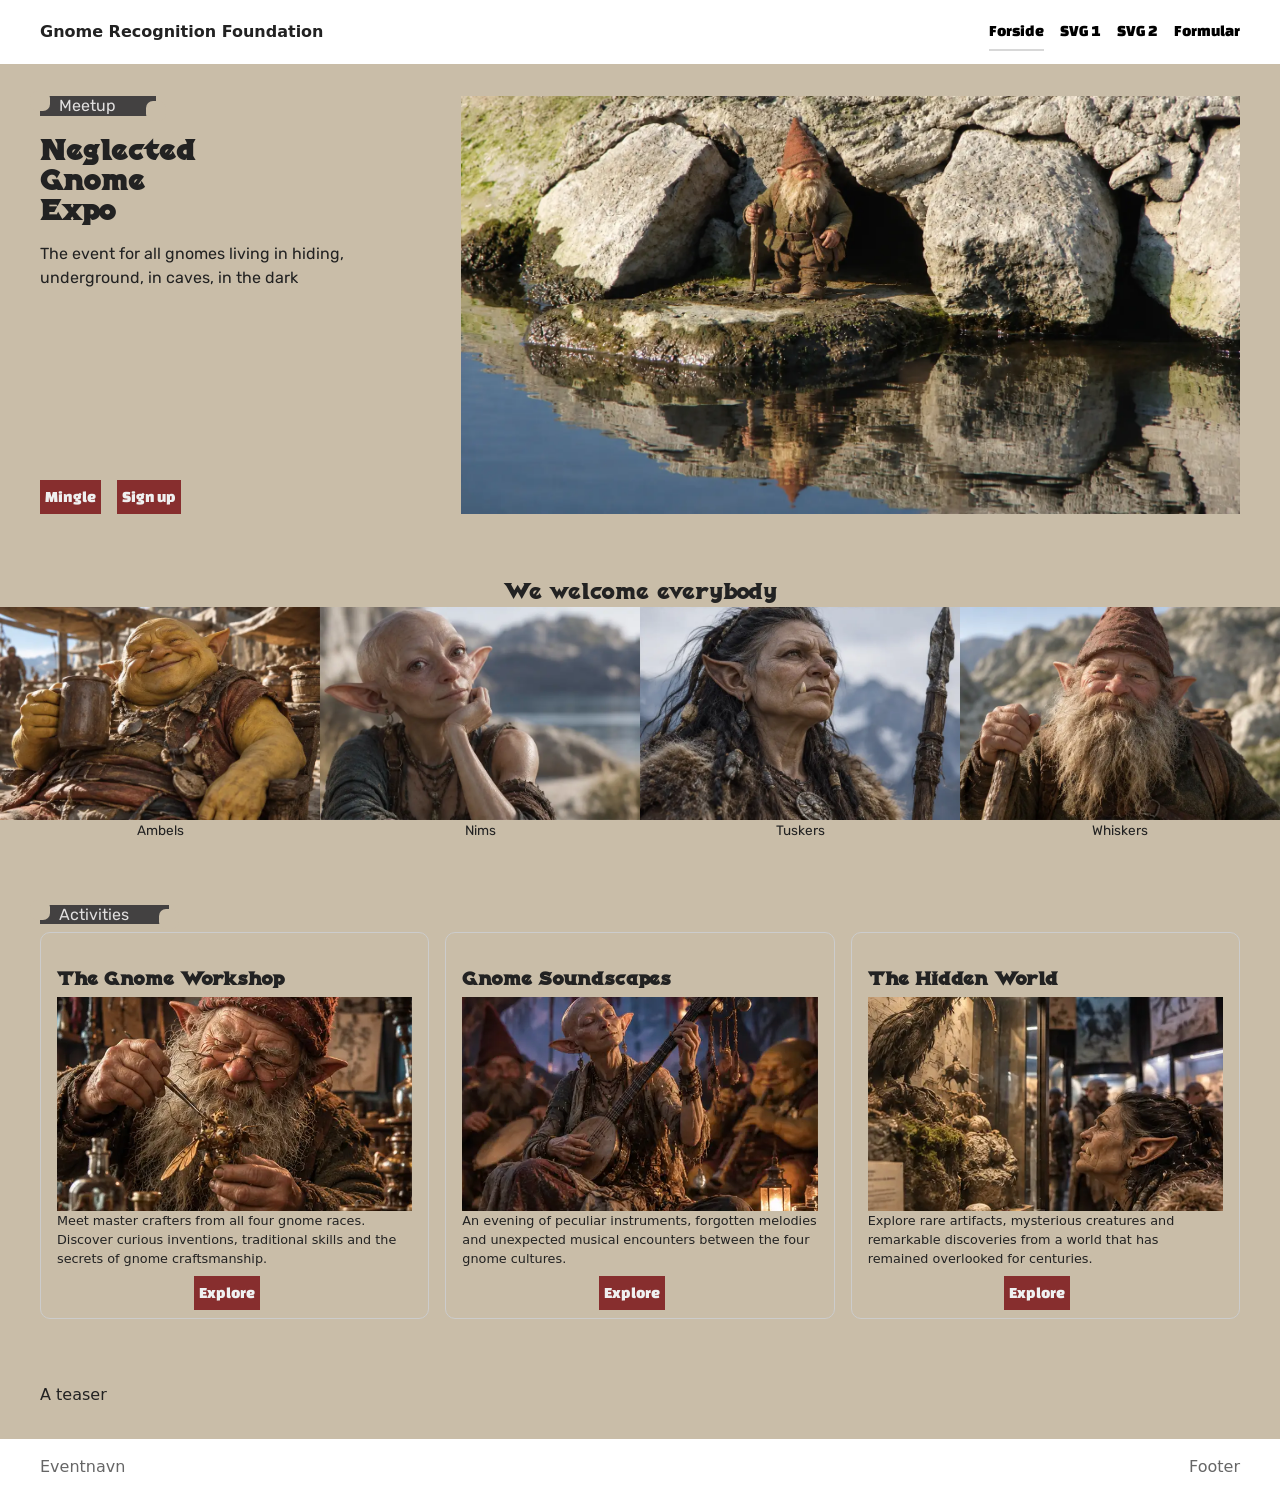
==== index.html @ 687c8472 "Begins beasic site with index and 2 svg pages" ====
<!doctype html>
<html lang="da">
  <head>
    <meta charset="UTF-8" />
    <meta name="viewport" content="width=device-width, initial-scale=1.0" />
    <title>Neglegted Gnome Expo</title>
    <link rel="stylesheet" href="./css/starter.css" />
    <link rel="stylesheet" href="./css/style.css" />
    <link rel="stylesheet" href="./css/mystyle.css" />
  </head>

  <body>
    <header class="site-header">
      <div class="header-content">
        <a class="site-logo" href="./">Gnome Recognition Foundation</a>
        <nav class="site-nav">
          <button>Menu</button>
          <ul class="menu" id="menu" popover>
            <li><a href="./" aria-current="page">Forside</a></li>
            <li><a href="./svg.html">SVG 1</a></li>
            <li><a href="./svg2.html">SVG 2</a></li>
            <li><a href="./form.html">Formular</a></li>
          </ul>
        </nav>
      </div>
    </header>

    <main>
      <section class="hero">
        <div>
          <p class="section-type">Meetup</p>
          <h1>Neglected<br />Gnome <br />Expo</h1>
          <p>The event for all gnomes living in hiding, underground, in caves, in the dark</p>
          <div class="header-cta-container">
            <a class="btn" href="./">Mingle</a>
            <a class="btn" href="./">Sign up</a>
          </div>
        </div>
        <img src="./img/gnome-outside-cave.webp" alt="" />
      </section>
      <section class="stat-banner">
        <p class="stat-headline">We welcome everybody</p>
        <div class="banner-item-container">
          <div class="banner-item">
            <img src="./img/ambels.webp" alt="" />
            <p>Ambels</p>
          </div>
          <div class="banner-item">
            <img src="./img/nims.webp" alt="" />
            <p>Nims</p>
          </div>
          <div class="banner-item">
            <img src="./img/tusker.webp" alt="" />
            <p>Tuskers</p>
          </div>
          <div class="banner-item">
            <img src="./img/whisker.webp" alt="" />
            <p>Whiskers</p>
          </div>
        </div>
      </section>
      <section class="cards">
        <header>
          <p class="section-type">Activities</p>
        </header>
        <div class="cards-container">
          <article class="card">
            <div class="card-content">
              <h2>The Gnome Workshop</h2>
              <div class="card-img"><img src="./img/workshop.webp" alt="" /></div>
              <p>Meet master crafters from all four gnome races. Discover curious inventions, traditional skills and the secrets of gnome craftsmanship.</p>
            </div>
            <div><button class="btn" popovertarget="activity-details-1">Explore</button></div>
            <article class="card-detail" id="activity-details-1" popover>
              <h2>The Gnome Workshop</h2>
              <p class="datetime">12 November · 10:00–16:00</p>
              <p class="tags">The Craftsmen's Pavilion · Workshop & Demonstration</p>
              <div>
                <p>For centuries, gnome craftsmanship has remained one of the world's most underappreciated traditions. From intricate mechanical devices to surprisingly practical household inventions, gnomes have developed an extraordinary range of skills, often without receiving the recognition they deserve.</p>
                <p>Join master craftsmen and craftswomen from all four gnome races as they demonstrate their techniques, share their knowledge and occasionally disagree about whose methods are superior.</p>
                <img src="./img/workshop-activity.webp" alt="" />
              </div>
              <h3>What to expect</h3>
              <ul>
                <li>Live demonstrations of traditional gnome engineering</li>
                <li>An exhibition of unusual tools and ingenious inventions</li>
                <li>Hands-on workshops for visitors of all ages</li>
                <li>Conversations with some of the most accomplished gnome artisans</li>
              </ul>
              <p>Visitors are encouraged to ask questions, examine the exhibits and participate in selected activities. Please refrain from operating unfamiliar machinery without supervision.</p>
              <p class="admission">Admission: Included with Expo ticket. Workshop places are limited.</p>
              <button class="btn" popovertarget="activity-details-1">Close</button>
            </article>
          </article>
          <article class="card">
            <div class="card-content">
              <h2>Gnome Soundscapes</h2>
              <div class="card-img"><img src="./img/soundscapes.webp" alt="" /></div>
              <p>An evening of peculiar instruments, forgotten melodies and unexpected musical encounters between the four gnome cultures.</p>
            </div>
            <div><button class="btn" popovertarget="activity-details-2">Explore</button></div>
            <article class="card-detail" id="activity-details-2" popover>
              <h2>Gnome Soundscapes</h2>
              <p class="datetime">13 November · 19:30–22:30</p>
              <p class="tags">The Underground Stage · Live Performance</p>
              <div>
                <p>What does gnome music actually sound like? The answer depends very much on which gnome you ask.</p>
                <p>From the deep, resonant chants of the Tusk Gnomes to the delicate harmonic traditions of the Vesper Gnomes, the musical cultures of the four races have developed along remarkably different paths.</p>
                <p>For one extraordinary evening, musicians from across the gnome world gather to explore these traditions, exchange ideas and create something entirely new.</p>
                <img src="./img/ensemble.webp" alt="" />
              </div>
              <h3>Tonight's programme</h3>
              <ul>
                <li>Traditional songs and rarely heard folk instruments</li>
                <li>The Great Gnome Percussion Ensemble</li>
                <li>Experimental collaborations between the four races</li>
                <li>A final improvised performance featuring all participating musicians</li>
              </ul>
              <p>Expect unusual rhythms, unexpected harmonies and instruments whose purposes may not always be immediately apparent.</p>
              <p>The evening concludes with an open musical gathering. Visitors bringing their own instruments are welcome to participate, provided they can explain how their instruments work.</p>
              <p class="admission">Admission: Included with Expo ticket. Seating is limited.</p>
              <button class="btn" popovertarget="activity-details-2">Close</button>
            </article>
          </article>
          <article class="card">
            <div class="card-content">
              <h2>The Hidden World</h2>
              <div class="card-img"><img src="./img/hidden-world.webp" alt="" /></div>
              <p>Explore rare artifacts, mysterious creatures and remarkable discoveries from a world that has remained overlooked for centuries.</p>
            </div>
            <div><button class="btn" popovertarget="activity-details-3">Explore</button></div>
            <article class="card-detail" id="activity-details-3" popover>
              <h2>The Hidden World</h2>
              <p class="datetime">14 November · 10:00–18:00</p>
              <p class="tags">The Hall of Forgotten Things · Special Exhibition</p>
              <div>
                <p>Beneath the familiar landscapes of our world lies another, largely overlooked history. A history of remarkable discoveries, forgotten settlements, peculiar creatures and entire civilizations that have existed beyond the attention of the larger peoples.</p>
                <p>The Hidden World brings together an unprecedented collection of artifacts, documents and natural history specimens from gnome communities across the continent.</p>
                <p>Through archaeological discoveries, personal accounts and carefully reconstructed environments, visitors are invited to explore the extraordinary diversity of gnome life.</p>
                <img src="./img/exhibition.webp" alt="" />
              </div>
              <h3>Exhibition highlights</h3>
              <ul>
                <li>Rare artifacts recovered from abandoned underground settlements</li>
                <li>Maps documenting ancient gnome migration routes</li>
                <li>Natural history specimens of unusual subterranean creatures</li>
                <li>Personal diaries, illustrations and objects from everyday gnome life</li>
                <li>A reconstructed gnome dwelling, complete with furnishings and household equipment</li>
              </ul>
              <p>Several exhibits challenge long-established assumptions about gnome history, particularly the widespread belief that gnomes have always preferred to live in isolation.</p>
              <p>The exhibition also raises an important question: how much of gnome history has been forgotten, and how much has simply never been considered worth remembering?</p>
              <p class="admission">Admission: Included with Expo ticket. Guided tours at 11:00, 13:00 and 15:00.</p>
              <button class="btn" popovertarget="activity-details-3">Close</button>
            </article>
          </article>
        </div>
      </section>
      <section class="teaser">
        <div>
          <p>A teaser</p>
        </div>
      </section>
    </main>

    <footer class="site-footer">
      <div class="footer-content">
        <p>Eventnavn</p>
        <p>Footer</p>
      </div>
    </footer>
    <script src="./script.js"></script>
  </body>
</html>
---- css/starter.css ----
*,
::before,
::after {
  box-sizing: border-box;
  margin: 0;
  padding: 0;
}

html {
  interpolate-size: allow-keywords;
  font-family: system-ui, sans-serif;
  line-height: 1.5;
  -webkit-font-smoothing: antialiased;
}

h1,
h2 {
  line-height: 1.25;
}

p,
li {
  text-wrap: pretty;
}

img,
svg {
  display: block;
  width: 100%;
  height: auto;
}

label {
  display: block;
}

input,
button,
textarea,
select {
  font: inherit;
  color: inherit;
  background-color: transparent;
  font-size: max(1em, 16px);
  padding: 0;
  margin: 0;
}

input:where([type="checkbox"], [type="radio"]) {
  width: 1em;
  height: 1em;
}

textarea {
  resize: none;
  min-height: 4lh;
}

legend {
  padding: 0;
}

select,
::picker(select) {
  appearance: base-select;
}

[popover] {
  margin: revert;
}

dialog {
  overscroll-behavior: none;

  &::backdrop {
    overflow: hidden;
    overscroll-behavior: contain;
  }
}

.visually-hidden {
  position: absolute;
  width: 1px;
  height: 1px;
  overflow: hidden;
  white-space: nowrap;
  clip-path: inset(100%);
}
---- css/style.css ----
/* Variabler */
html {
  --color-page: #c9bda8;
  --color-surface: #fff;
  --color-text: #222;
  --color-muted: #666;
  --color-border: #d8d8d8;
  --space-05: 0.5rem;
  --space-1: 1rem;
  --space-2: 2rem;
  --space-3: 3rem;

  background: var(--color-page);
  color: var(--color-text);
}

/* Globalt layout */
body {
  margin: 0;
  min-height: 100svh;
  display: grid;
  grid-template-rows: auto 1fr auto;
  grid-template-columns: minmax(1rlh, 1fr) minmax(0, 75rem) minmax(1rlh, 1fr);
}

h1,
h2,
h3,
p {
  margin: 0;
}

main {
  display: grid;
  grid-template-columns: inherit;
  grid-column: 1 / -1;
  align-content: start;
}

main > * {
  grid-column: 2;
  padding-block: var(--space-2);
}

.svg-page {
  display: grid;
  gap: var(--space-2);
}

.svg-intro {
  display: grid;
  gap: var(--space-1);
  max-width: 60ch;
}

.svg-intro p {
  color: var(--color-muted);
}

.svg-layout {
  display: grid;
  gap: var(--space-2);
  align-items: start;
  @media (width > 800px) {
    grid-template-columns: 1fr min(40%, 36ch);
  }
}

.form-page {
  display: grid;
  gap: var(--space-2);
  @media (width > 600px) {
    grid-template-columns: min(40%, 50ch) 1fr;
  }
}

.form-intro {
  display: grid;
  gap: var(--space-1);
  align-content: start;
  max-width: 60ch;
}

.form-intro p {
  color: var(--color-muted);
}

.opsamling-page {
  display: grid;
  gap: var(--space-2);
  align-items: start;

  @media (width > 800px) {
    grid-template-columns: minmax(0, 44ch) minmax(20rem, 1fr);
  }
}

.opsamling-intro {
  display: grid;
  gap: var(--space-1);
  max-width: 60ch;
}

.opsamling-intro p {
  color: var(--color-muted);
}

.error-page {
  display: grid;
  gap: var(--space-1);
  max-width: 60ch;
}

.error-page p {
  color: var(--color-muted);
}

/* Header og footer */
.site-header,
.site-footer {
  grid-column: 1 / -1;

  display: grid;
  grid-template-columns: inherit;
  background: var(--color-surface);
}

.header-content,
.footer-content {
  grid-column: 2;
}

.header-content {
  min-height: 4rem;
  display: flex;
  justify-content: space-between;
  align-items: center;
  gap: var(--space-1);
}

.site-logo {
  color: inherit;
  font-weight: 700;
  text-decoration: none;
}

.footer-content {
  padding-block: var(--space-1);
  display: flex;
  flex-wrap: wrap;
  justify-content: space-between;
  gap: var(--space-1);
  color: var(--color-muted);
}

/* Navigation */
[popover] {
  margin: 0;
  padding: 0;
  border: none;
  background: transparent;
}

.site-nav button {
  padding: 0.4rem 0.7rem;
  border: 1px solid var(--color-border);
  background: var(--color-surface);
  @media (width > 600px) {
    display: none;
  }
}

.menu {
  margin: 0;
  padding: var(--space-1);
  list-style: none;
  background: var(--color-surface);
  border: 1px solid var(--color-border);
  @media (width > 600px) {
    display: flex;
    gap: var(--space-1);
    padding: 0;
    border: none;
    background: none;
    position: static;
  }
}

.menu a {
  display: block;
  padding: 0.4rem 0;
  color: inherit;
  text-decoration: none;
  border-bottom: 2px solid #0000;
}

.menu a[aria-current="page"] {
  border-bottom-color: var(--color-border);
}

/* Flader */
.panel,
.svg-placeholder,
.form-placeholder,
.opsamling-placeholder {
  background: var(--color-surface);
  border: 1px solid var(--color-border);
}

.panel {
  padding: var(--space-1);
  display: grid;
  gap: var(--space-1);
}

.svg-placeholder,
.opsamling-placeholder {
  min-height: -webkit-fill-available;
  min-height: stretch;
}

.form-placeholder {
  min-height: -webkit-fill-available;
  min-height: stretch;
  padding: var(--space-1);
}

/* Details */
.accordion {
  display: grid;
  gap: var(--space-05);
}

.accordion-item {
  border: 1px solid var(--color-border);
  background: var(--color-surface);
}

.accordion-item p {
  padding: 0 var(--space-1) var(--space-1);
  color: var(--color-muted);
}

/* Knap/link */
.button {
  justify-self: start;
  display: inline-block;
  padding: 0.5rem 0.8rem;
  border: 1px solid var(--color-border);
  background: var(--color-surface);
  color: inherit;
  text-decoration: none;
}
---- css/mystyle.css ----
@font-face {
  font-family: iso;
  src: url(../fonts/Isometra-Regular.ttf);
}
@font-face {
  font-family: cha;
  src: url(../fonts/ChangaOne-Regular.ttf);
}
@font-face {
  font-family: rub;
  src: url(../fonts/Rubik-VariableFont_wght.ttf);
}

@keyframes parallax {
  from {
    object-position: center;
  }
  to {
    object-position: top;
  }
}

.site-nav {
  a {
    font-family: cha;
    font-weight: 100;
  }
}
.section-type {
  position: relative;
  font-family: rub;
  background-color: rgb(67, 65, 65);
  color: #e1dfdf;
  line-height: 1.2rem;
  width: max-content;
  height: min-content;
  padding: 0 2.5rem 0.05rem 1.2rem;
  margin-bottom: 0.5rem;
  &::before {
    content: "";
    position: absolute;
    left: -10px;
    top: -25%;
    width: 20px;
    height: 20px;
    border-radius: 35%;
    background: var(--color-page);
  }
  &::after {
    content: "";
    position: absolute;
    right: -10px;
    top: 25%;
    width: 20px;
    height: 20px;
    border-radius: 35%;
    background: var(--color-page);
  }
}
.btn {
  display: inline-block;
  padding: 5px;
  background-color: rgb(135, 46, 46);
  color: rgb(239, 240, 240);
  text-decoration: none;
  margin: 0 1rem 0 0;
  font: inherit;
  font-family: cha;
  height: max-content;
}
.hero {
  display: grid;
  grid-template-columns: 1fr 2fr;
  gap: 2rem;
  & > img {
    grid-area: 1/2;
    height: 100%;
    object-fit: cover;
  }
  & > div {
    height: 100%;
    display: grid;
    grid-template-rows: 1lh min-content min-content;
    row-gap: 1rem;
    grid-area: 1/1;

    h1 {
      font-family: iso;
    }
    p {
      font-family: rub;
    }
    .header-cta-container {
      margin-top: 1rem;
      display: flex;
      align-items: flex-end;
    }
  }
}
.stat-banner {
  grid-template-columns: inherit;
  grid-column: 1/-1;
  width: 100%;
  .stat-headline {
    font-size: 1.2rem;
    font-family: iso;
  }

  .banner-item-container {
    display: flex;
    justify-content: space-around;
  }
  .banner-item {
    p {
      font-family: rub;
      font-size: 0.85rem;
    }
  }
  :is(.stat-headline, p) {
    text-align: center;
  }
}
.cards-container {
  display: grid;
  grid-template-columns: repeat(3, 1fr);
  gap: 1rem;
  h2 {
    font-family: iso;
    font-size: 1rem;
    min-height: 2lh;
    display: flex;
    align-items: flex-end;
    margin: 0.5rem 0;
  }
  .card {
    display: flex;
    flex-direction: column;
    justify-content: space-between;
    border: 1px solid #ccc;
    border-radius: 10px;
    padding: 0.5rem 1rem;

    .card-content {
      .card-img {
        width: 100%;
        aspect-ratio: 1/0.6;
        img {
          height: 100%;
          object-fit: cover;
          animation: parallax linear both;
          animation-timeline: view();
        }
      }
    }
    p {
      font-size: 0.8rem;
    }
    div:has(button) {
      display: flex;
      justify-content: center;
    }
    button {
      justify-self: center;
      margin-top: 0.5rem;
      appearance: none;
      border: none;
      padding: 5px;
      cursor: pointer;
    }
  }
}
.card-detail {
  background-color: var(--color-surface);
  width: clamp(200px, 50vw, 500px);
  max-height: 90dvh;
  overflow-y: auto;
  margin: auto;
  border-radius: 10px;
  padding: 0 1rem 1.5rem 1rem;
  border: 1px solid #ccc;
  box-shadow: 3px 3px 3px rgba(0, 0, 0, 0.5);
  .datetime {
    color: #928d8d;
  }
  .tags {
    border-top: 1px solid #ccc;
    border-bottom: 1px solid #ccc;
  }
  .admission {
    background-color: rgb(213, 213, 213);
    padding: 1px 4px;
  }
  h2 {
    line-height: 1;
  }
  h3 {
    font-family: iso;
    font-size: 0.8rem;
  }
  div:first-of-type {
    display: grid;
    grid-template-columns: 2fr 1fr;
    gap: 0.1rem 1rem;
    margin-bottom: 1rem;
    p {
      grid-column: 1;
    }
    p:last-of-type {
      grid-row: 3;
      grid-column: 1/-1;
    }
    img {
      grid-row: 1 / span 2;
      grid-column: 2;
      margin-top: 1rem;
    }
  }
  p,
  li {
    font-size: 0.8rem;
    font-family: rub;
    margin: 0.4rem 0;
  }
  p::first-letter {
    font-weight: 500;
  }
  ul {
    list-style: none;
  }
}
#activity-details-1 {
  li::before {
    content: "\26CF ";
    padding-right: 0.5rem;
  }
}
#activity-details-2 {
  li::before {
    content: "\1F3B5 ";
    padding-right: 0.5rem;
  }
}
#activity-details-3 {
  li::before {
    content: "\269C ";
    color: rgb(255, 102, 0);
    padding-right: 0.5rem;
  }
}

/* SVG */
.svg-layout {
  display: grid;
  grid-template-columns: 5fr 2fr;
  gap: 1rem;
}
.gnome {
  transform: translate(45%, 30%);
  transition: transform 1.5s ease-in-out;
}

.accordion {
  display: grid;
  gap: 0.25rlh;
  margin-top: 1rlh;
}

.accordion-item {
  background: #fff;
  border-radius: 8px;
  border: 1px solid #e5dbf2;
  transition: border, background;
  transition-duration: 0.3s;

  &:open {
    border-color: #784fcf;
    background: oklch(0.985 0.012 300);
  }

  summary {
    cursor: pointer;
    padding: 0.75lh;
    display: flex;
    justify-content: space-between;
    gap: 0.5rlh;
    font-weight: 600;
    transition: 0.3s;

    &::marker {
      content: none;
    }

    &:after {
      /*content: "+";*/
      content: var(--arrow-down);
      width: 1rem;
      height: 1rem;
      transition: 0.3s;
    }

    .accordion-item:open & {
      padding-block-end: 0.5rlh;
      color: oklch(0.4 0.2 300);
    }

    .accordion-item:open &::after {
      /*content: "–";*/
      rotate: 180deg;
    }
  }

  > div {
    padding-bottom: 1rlh;
    padding-inline: 0.75lh;
  }
}

:is(.location-tea, .location-tinker, .location-story, .location-moonlight) {
  transition:
    filter 0.6s ease,
    opacity 0.6s ease;
}
.semi-transparent {
  opacity: 0.4;
}
.bright {
  filter: brightness(200%);
}

/* De fire lokationer */
.spot1 {
  transform: translate(17%, 20%);
}
.spot2 {
  transform: translate(75%, 30%);
}
.spot3 {
  transform: translate(17%, 60%);
}
.spot4 {
  transform: translate(75%, 63%);
}
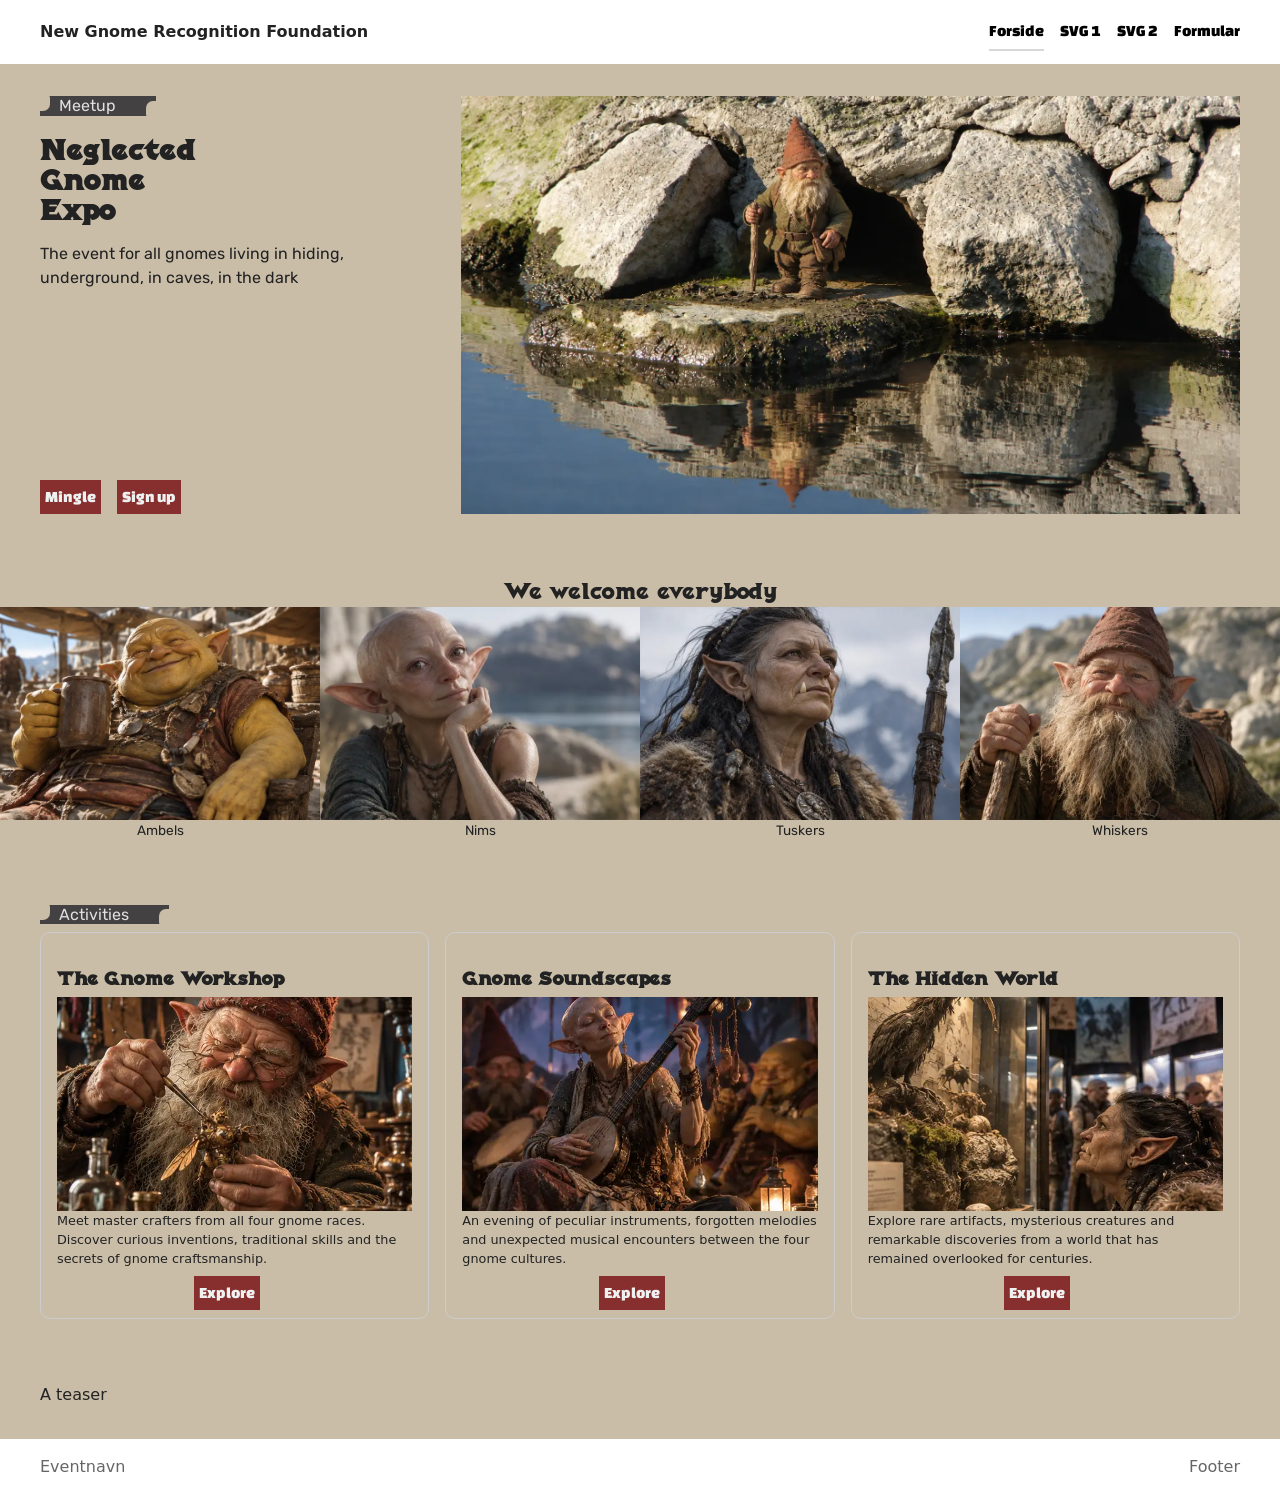
==== commit 01d8c388: "test" ====
--- a/index.html
+++ b/index.html
@@ -12,7 +12,7 @@
   <body>
     <header class="site-header">
       <div class="header-content">
-        <a class="site-logo" href="./">Gnome Recognition Foundation</a>
+        <a class="site-logo" href="./">New Gnome Recognition Foundation</a>
         <nav class="site-nav">
           <button>Menu</button>
           <ul class="menu" id="menu" popover>
